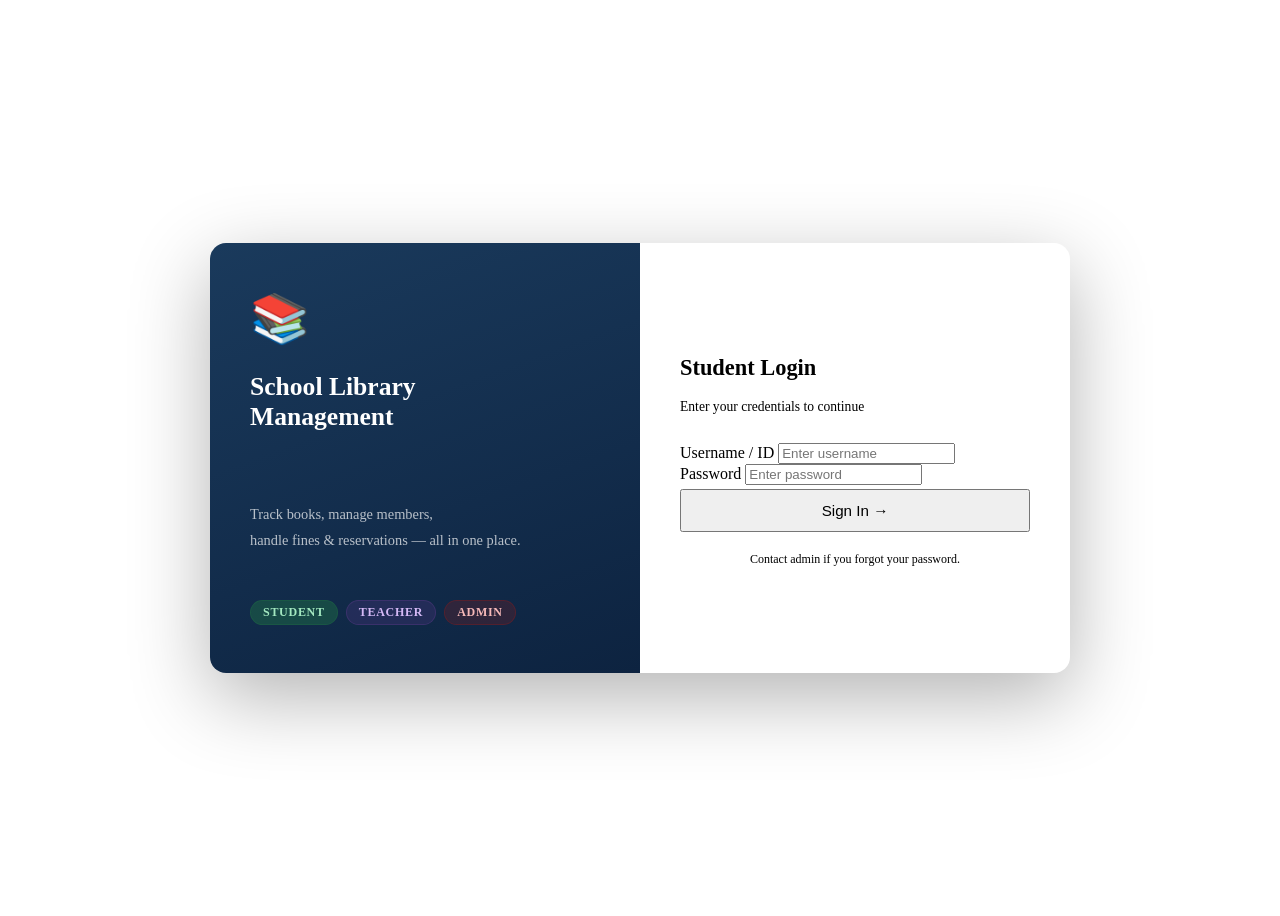
==== index.html @ 789720bc "Add files via upload" ====
<!DOCTYPE html>
<html lang="en">
<head>
<meta charset="UTF-8">
<meta name="viewport" content="width=device-width, initial-scale=1.0">
<title>School Library — Login</title>
<link rel="stylesheet" href="css/style.css">
<style>
  body { display: flex; align-items: center; justify-content: center; min-height: 100vh; background: var(--clr-primary); }
  .login-wrap {
    display: grid;
    grid-template-columns: 1fr 1fr;
    width: 860px;
    max-width: 96vw;
    border-radius: 16px;
    overflow: hidden;
    box-shadow: 0 24px 80px rgba(0,0,0,0.3);
  }
  .login-left {
    background: linear-gradient(160deg, #1a3a5c 0%, #0d2340 100%);
    padding: 48px 40px;
    display: flex;
    flex-direction: column;
    justify-content: center;
    color: #fff;
  }
  .login-left .logo { font-family: var(--font-display); font-size: 3rem; margin-bottom: 8px; }
  .login-left h1 { font-size: 1.6rem; margin-bottom: 12px; }
  .login-left p { font-size: 0.9rem; opacity: 0.7; line-height: 1.8; }
  .decorative-line { width: 48px; height: 3px; background: var(--clr-accent); border-radius: 2px; margin: 20px 0; }
  .role-pills { display: flex; gap: 8px; margin-top: 32px; flex-wrap: wrap; }
  .role-pill {
    padding: 4px 12px;
    border-radius: 20px;
    font-size: 0.75rem;
    font-weight: 600;
    text-transform: uppercase;
    letter-spacing: 0.06em;
    cursor: pointer;
    transition: all 0.2s;
    border: 1.5px solid transparent;
  }
  .role-pill[data-r="student"] { background: rgba(30,107,69,0.25); color: #a3e8c0; border-color: rgba(30,107,69,0.4); }
  .role-pill[data-r="teacher"] { background: rgba(92,58,138,0.25); color: #d4b8f5; border-color: rgba(92,58,138,0.4); }
  .role-pill[data-r="admin"]   { background: rgba(138,28,28,0.25); color: #f5b8b8; border-color: rgba(138,28,28,0.4); }
  .role-pill.selected[data-r="student"] { background: rgba(30,107,69,0.5); }
  .role-pill.selected[data-r="teacher"] { background: rgba(92,58,138,0.5); }
  .role-pill.selected[data-r="admin"]   { background: rgba(138,28,28,0.5); }
  .login-right { background: var(--clr-surface); padding: 48px 40px; display: flex; flex-direction: column; justify-content: center; }
  .login-right h2 { font-size: 1.4rem; color: var(--clr-primary); margin-bottom: 4px; }
  .login-right .sub { font-size: 0.85rem; color: var(--clr-muted); margin-bottom: 28px; }
  .error-msg { background: #fee2e2; color: #991b1b; border: 1px solid #fca5a5; border-radius: 6px; padding: 10px 14px; font-size: 0.85rem; margin-bottom: 16px; display: none; }
  .btn-login { width: 100%; justify-content: center; padding: 11px; font-size: 0.95rem; margin-top: 4px; }
  .footer-note { font-size: 0.75rem; color: var(--clr-muted); text-align: center; margin-top: 20px; }
  @media (max-width: 640px) {
    .login-wrap { grid-template-columns: 1fr; }
    .login-left { padding: 32px 24px; }
    .login-right { padding: 32px 24px; }
  }
</style>
</head>
<body>
<div class="login-wrap">
  <div class="login-left">
    <div class="logo">📚</div>
    <h1>School Library<br>Management</h1>
    <div class="decorative-line"></div>
    <p>Track books, manage members,<br>handle fines & reservations — all in one place.</p>
    <div class="role-pills">
      <div class="role-pill selected" data-r="student" onclick="selectRole('student')">Student</div>
      <div class="role-pill" data-r="teacher" onclick="selectRole('teacher')">Teacher</div>
      <div class="role-pill" data-r="admin" onclick="selectRole('admin')">Admin</div>
    </div>
  </div>

  <div class="login-right">
    <h2 id="login-heading">Student Login</h2>
    <p class="sub">Enter your credentials to continue</p>

    <div class="error-msg" id="err-msg"></div>

    <div class="form-group">
      <label class="form-label">Username / ID</label>
      <input type="text" class="form-control" id="username" placeholder="Enter username" autocomplete="username">
    </div>
    <div class="form-group">
      <label class="form-label">Password</label>
      <input type="password" class="form-control" id="password" placeholder="Enter password" autocomplete="current-password">
    </div>

    <button class="btn btn-primary btn-login" id="login-btn" onclick="doLogin()">Sign In →</button>
    <p class="footer-note">Contact admin if you forgot your password.</p>
  </div>
</div>

<script src="js/app.js"></script>
<script>
  let currentRole = 'student';

  // Redirect if already logged in
  const existing = auth.load();
  if (existing) {
    window.location.href = existing.role + '-panel.html';
  }

  function selectRole(role) {
    currentRole = role;
    document.querySelectorAll('.role-pill').forEach(p => p.classList.remove('selected'));
    document.querySelector(`.role-pill[data-r="${role}"]`).classList.add('selected');
    const labels = { student: 'Student Login', teacher: 'Teacher Login', admin: 'Admin Login' };
    document.getElementById('login-heading').textContent = labels[role];
  }

  document.getElementById('password').addEventListener('keydown', e => {
    if (e.key === 'Enter') doLogin();
  });

  async function doLogin() {
    const username = document.getElementById('username').value.trim();
    const password = document.getElementById('password').value;
    const errEl = document.getElementById('err-msg');
    const btn   = document.getElementById('login-btn');
    errEl.style.display = 'none';

    if (!username || !password) {
      errEl.textContent = 'Please enter username and password.';
      errEl.style.display = 'block';
      return;
    }

    setLoading(btn, true);
    try {
      const res = await api.login({ username, password, role: currentRole });
      auth.save(res.user, res.role);
      showToast('Login successful!', 'success');
      setTimeout(() => { window.location.href = res.role + '-panel.html'; }, 300);
    } catch (err) {
      errEl.textContent = err.message || 'Login failed.';
      errEl.style.display = 'block';
    } finally {
      setLoading(btn, false);
    }
  }
</script>
</body>
</html>
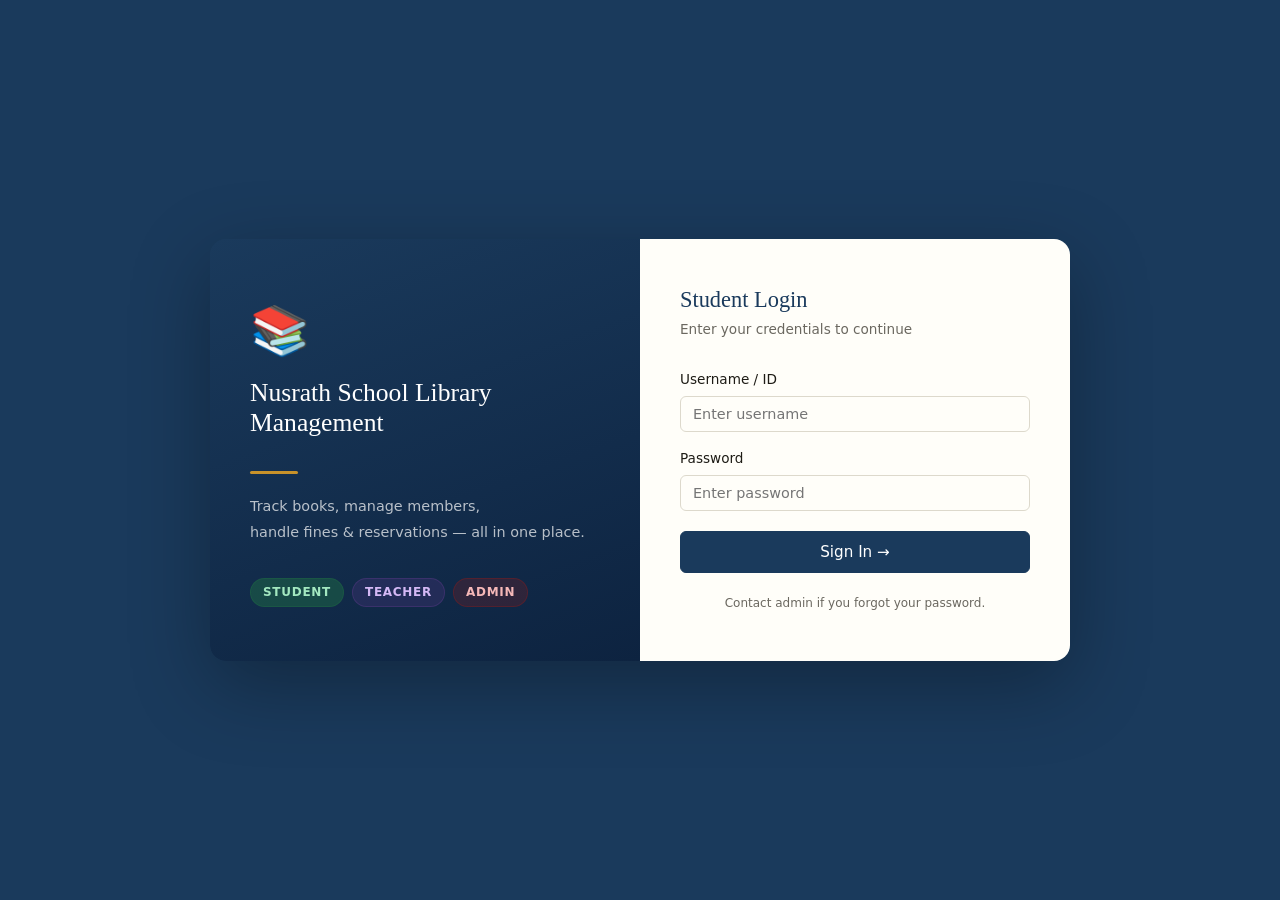
==== commit 55f87d8f: "Update index.html" ====
--- a/index.html
+++ b/index.html
@@ -3,7 +3,7 @@
 <head>
 <meta charset="UTF-8">
 <meta name="viewport" content="width=device-width, initial-scale=1.0">
-<title>School Library — Login</title>
+<title>Nusrath School Library — Login</title>
 <link rel="stylesheet" href="css/style.css">
 <style>
   body { display: flex; align-items: center; justify-content: center; min-height: 100vh; background: var(--clr-primary); }
@@ -63,7 +63,7 @@
 <div class="login-wrap">
   <div class="login-left">
     <div class="logo">📚</div>
-    <h1>School Library<br>Management</h1>
+    <h1>Nusrath School Library<br>Management</h1>
     <div class="decorative-line"></div>
     <p>Track books, manage members,<br>handle fines & reservations — all in one place.</p>
     <div class="role-pills">
--- a/css/style.css
+++ b/css/style.css
@@ -0,0 +1,366 @@
+/* ── Google Fonts ── */
+@import url('https://fonts.googleapis.com/css2?family=Playfair+Display:wght@500;700&family=DM+Sans:wght@300;400;500;600&display=swap');
+
+/* ── Variables ── */
+:root {
+  --clr-primary:     #1a3a5c;
+  --clr-primary-lt:  #2a5298;
+  --clr-accent:      #c8922a;
+  --clr-accent-lt:   #f0b544;
+  --clr-student:     #1e6b45;
+  --clr-teacher:     #5c3a8a;
+  --clr-admin:       #8a1c1c;
+  --clr-bg:          #f4f1eb;
+  --clr-surface:     #fffef9;
+  --clr-border:      #ddd9cc;
+  --clr-text:        #1e1c16;
+  --clr-muted:       #6b6860;
+  --clr-danger:      #b91c1c;
+  --clr-success:     #166534;
+  --clr-warning:     #92400e;
+  --radius:          10px;
+  --shadow:          0 2px 12px rgba(0,0,0,0.08);
+  --shadow-lg:       0 8px 32px rgba(0,0,0,0.12);
+  --font-display:    'Playfair Display', Georgia, serif;
+  --font-body:       'DM Sans', system-ui, sans-serif;
+  --transition:      all 0.2s ease;
+}
+
+/* ── Reset ── */
+*, *::before, *::after { box-sizing: border-box; margin: 0; padding: 0; }
+html { font-size: 16px; }
+body {
+  font-family: var(--font-body);
+  background: var(--clr-bg);
+  color: var(--clr-text);
+  min-height: 100vh;
+  line-height: 1.6;
+}
+
+/* ── Typography ── */
+h1,h2,h3 { font-family: var(--font-display); font-weight: 500; line-height: 1.2; }
+h1 { font-size: 2.2rem; }
+h2 { font-size: 1.6rem; }
+h3 { font-size: 1.2rem; }
+p  { line-height: 1.7; }
+
+/* ── Layout ── */
+.container { max-width: 1200px; margin: 0 auto; padding: 0 24px; }
+
+/* ── Header / Navbar ── */
+.navbar {
+  background: var(--clr-primary);
+  color: #fff;
+  padding: 0 24px;
+  display: flex;
+  align-items: center;
+  justify-content: space-between;
+  height: 60px;
+  position: sticky;
+  top: 0;
+  z-index: 100;
+  box-shadow: var(--shadow);
+}
+.navbar-brand {
+  font-family: var(--font-display);
+  font-size: 1.3rem;
+  color: #fff;
+  text-decoration: none;
+  display: flex;
+  align-items: center;
+  gap: 10px;
+}
+.navbar-brand .brand-icon { font-size: 1.4rem; }
+.navbar-actions { display: flex; align-items: center; gap: 12px; }
+.navbar-user { font-size: 0.85rem; opacity: 0.85; }
+.badge-role {
+  font-size: 0.7rem;
+  padding: 2px 8px;
+  border-radius: 20px;
+  font-weight: 600;
+  letter-spacing: 0.05em;
+  text-transform: uppercase;
+}
+.badge-student { background: rgba(30,107,69,0.3); color: #a3e8c0; }
+.badge-teacher { background: rgba(92,58,138,0.3); color: #d4b8f5; }
+.badge-admin   { background: rgba(138,28,28,0.3); color: #f5b8b8; }
+
+/* ── Sidebar ── */
+.layout { display: flex; min-height: calc(100vh - 60px); }
+.sidebar {
+  width: 230px;
+  background: var(--clr-surface);
+  border-right: 1px solid var(--clr-border);
+  padding: 24px 0;
+  flex-shrink: 0;
+}
+.sidebar-menu { list-style: none; }
+.sidebar-menu li a {
+  display: flex;
+  align-items: center;
+  gap: 10px;
+  padding: 10px 20px;
+  color: var(--clr-muted);
+  text-decoration: none;
+  font-size: 0.9rem;
+  transition: var(--transition);
+  border-left: 3px solid transparent;
+}
+.sidebar-menu li a:hover,
+.sidebar-menu li a.active {
+  color: var(--clr-primary);
+  background: rgba(26,58,92,0.06);
+  border-left-color: var(--clr-primary);
+}
+.sidebar-menu li a .icon { width: 18px; text-align: center; }
+.sidebar-section {
+  font-size: 0.7rem;
+  text-transform: uppercase;
+  letter-spacing: 0.08em;
+  color: var(--clr-muted);
+  padding: 16px 20px 4px;
+  font-weight: 600;
+}
+
+/* ── Main Content ── */
+.main-content {
+  flex: 1;
+  padding: 28px 32px;
+  overflow-y: auto;
+}
+.page-header {
+  margin-bottom: 24px;
+  display: flex;
+  align-items: flex-start;
+  justify-content: space-between;
+  gap: 12px;
+  flex-wrap: wrap;
+}
+.page-title { font-size: 1.8rem; color: var(--clr-primary); }
+.page-subtitle { font-size: 0.9rem; color: var(--clr-muted); margin-top: 2px; }
+
+/* ── Stat Cards ── */
+.stats-grid { display: grid; grid-template-columns: repeat(auto-fit, minmax(170px, 1fr)); gap: 16px; margin-bottom: 28px; }
+.stat-card {
+  background: var(--clr-surface);
+  border: 1px solid var(--clr-border);
+  border-radius: var(--radius);
+  padding: 20px;
+  position: relative;
+  overflow: hidden;
+}
+.stat-card::before {
+  content: '';
+  position: absolute;
+  top: 0; left: 0; right: 0;
+  height: 3px;
+  background: var(--clr-accent);
+}
+.stat-card.blue::before  { background: var(--clr-primary); }
+.stat-card.green::before { background: var(--clr-student); }
+.stat-card.purple::before{ background: var(--clr-teacher); }
+.stat-card.red::before   { background: var(--clr-danger); }
+.stat-label { font-size: 0.78rem; color: var(--clr-muted); text-transform: uppercase; letter-spacing: 0.05em; margin-bottom: 6px; }
+.stat-value { font-size: 2rem; font-weight: 600; color: var(--clr-text); line-height: 1; }
+.stat-sub   { font-size: 0.78rem; color: var(--clr-muted); margin-top: 4px; }
+
+/* ── Cards ── */
+.card {
+  background: var(--clr-surface);
+  border: 1px solid var(--clr-border);
+  border-radius: var(--radius);
+  box-shadow: var(--shadow);
+  margin-bottom: 24px;
+}
+.card-header {
+  padding: 16px 20px;
+  border-bottom: 1px solid var(--clr-border);
+  display: flex;
+  align-items: center;
+  justify-content: space-between;
+  gap: 12px;
+  flex-wrap: wrap;
+}
+.card-title { font-size: 1rem; font-weight: 600; color: var(--clr-text); }
+.card-body  { padding: 20px; }
+
+/* ── Buttons ── */
+.btn {
+  display: inline-flex;
+  align-items: center;
+  gap: 6px;
+  padding: 8px 16px;
+  border-radius: 6px;
+  font-family: var(--font-body);
+  font-size: 0.88rem;
+  font-weight: 500;
+  cursor: pointer;
+  border: 1px solid transparent;
+  transition: var(--transition);
+  text-decoration: none;
+  white-space: nowrap;
+}
+.btn-primary   { background: var(--clr-primary);  color: #fff; border-color: var(--clr-primary); }
+.btn-primary:hover { background: var(--clr-primary-lt); }
+.btn-accent    { background: var(--clr-accent);   color: #fff; border-color: var(--clr-accent); }
+.btn-accent:hover  { background: var(--clr-accent-lt); color: var(--clr-text); }
+.btn-outline   { background: transparent; color: var(--clr-primary); border-color: var(--clr-primary); }
+.btn-outline:hover { background: var(--clr-primary); color: #fff; }
+.btn-danger    { background: var(--clr-danger);   color: #fff; border-color: var(--clr-danger); }
+.btn-sm        { padding: 4px 10px; font-size: 0.8rem; }
+.btn:disabled  { opacity: 0.5; cursor: not-allowed; }
+
+/* ── Forms ── */
+.form-group { margin-bottom: 16px; }
+.form-label { display: block; font-size: 0.85rem; font-weight: 500; margin-bottom: 5px; color: var(--clr-text); }
+.form-control {
+  width: 100%;
+  padding: 9px 12px;
+  border: 1px solid var(--clr-border);
+  border-radius: 6px;
+  font-family: var(--font-body);
+  font-size: 0.9rem;
+  background: var(--clr-surface);
+  color: var(--clr-text);
+  transition: var(--transition);
+}
+.form-control:focus { outline: none; border-color: var(--clr-primary); box-shadow: 0 0 0 3px rgba(26,58,92,0.1); }
+.form-row { display: grid; grid-template-columns: 1fr 1fr; gap: 16px; }
+.form-hint { font-size: 0.78rem; color: var(--clr-muted); margin-top: 4px; }
+
+/* ── Table ── */
+.table-wrapper { overflow-x: auto; }
+table { width: 100%; border-collapse: collapse; font-size: 0.88rem; }
+thead tr { background: #f0ece0; }
+th { padding: 10px 12px; text-align: left; font-weight: 600; color: var(--clr-muted); font-size: 0.78rem; text-transform: uppercase; letter-spacing: 0.04em; border-bottom: 2px solid var(--clr-border); }
+td { padding: 11px 12px; border-bottom: 1px solid var(--clr-border); vertical-align: middle; }
+tr:last-child td { border-bottom: none; }
+tbody tr:hover { background: rgba(26,58,92,0.03); }
+
+/* ── Badges ── */
+.badge {
+  display: inline-block;
+  padding: 2px 8px;
+  border-radius: 20px;
+  font-size: 0.72rem;
+  font-weight: 600;
+  text-transform: uppercase;
+  letter-spacing: 0.04em;
+}
+.badge-issued    { background: #dbeafe; color: #1e40af; }
+.badge-returned  { background: #dcfce7; color: #166534; }
+.badge-overdue   { background: #fee2e2; color: #991b1b; }
+.badge-waiting   { background: #fef3c7; color: #92400e; }
+.badge-fulfilled { background: #dcfce7; color: #166534; }
+.badge-cancelled { background: #f3f4f6; color: #6b7280; }
+.badge-unpaid    { background: #fee2e2; color: #991b1b; }
+.badge-paid      { background: #dcfce7; color: #166534; }
+.badge-available { background: #dcfce7; color: #166534; }
+.badge-unavailable { background: #fee2e2; color: #991b1b; }
+
+/* ── Search Bar ── */
+.search-bar {
+  display: flex;
+  gap: 8px;
+  align-items: center;
+  flex-wrap: wrap;
+}
+.search-input-wrap { position: relative; flex: 1; min-width: 200px; }
+.search-input-wrap .icon { position: absolute; left: 10px; top: 50%; transform: translateY(-50%); opacity: 0.4; pointer-events: none; }
+.search-input { padding-left: 32px !important; }
+
+/* ── Modal ── */
+.modal-overlay {
+  display: none;
+  position: fixed;
+  inset: 0;
+  background: rgba(0,0,0,0.45);
+  z-index: 1000;
+  align-items: center;
+  justify-content: center;
+}
+.modal-overlay.active { display: flex; }
+.modal {
+  background: var(--clr-surface);
+  border-radius: var(--radius);
+  box-shadow: var(--shadow-lg);
+  width: 100%;
+  max-width: 520px;
+  max-height: 90vh;
+  overflow-y: auto;
+}
+.modal-header {
+  padding: 16px 20px;
+  border-bottom: 1px solid var(--clr-border);
+  display: flex;
+  align-items: center;
+  justify-content: space-between;
+}
+.modal-title { font-size: 1.1rem; font-weight: 600; }
+.modal-close { background: none; border: none; font-size: 1.4rem; cursor: pointer; color: var(--clr-muted); line-height: 1; }
+.modal-body { padding: 20px; }
+.modal-footer { padding: 16px 20px; border-top: 1px solid var(--clr-border); display: flex; justify-content: flex-end; gap: 8px; }
+
+/* ── Tabs ── */
+.tabs { display: flex; gap: 0; border-bottom: 2px solid var(--clr-border); margin-bottom: 20px; }
+.tab-btn {
+  padding: 10px 18px;
+  background: none;
+  border: none;
+  border-bottom: 2px solid transparent;
+  cursor: pointer;
+  font-family: var(--font-body);
+  font-size: 0.88rem;
+  color: var(--clr-muted);
+  margin-bottom: -2px;
+  transition: var(--transition);
+}
+.tab-btn.active { color: var(--clr-primary); border-bottom-color: var(--clr-primary); font-weight: 600; }
+.tab-panel { display: none; }
+.tab-panel.active { display: block; }
+
+/* ── Toast ── */
+.toast-container { position: fixed; top: 72px; right: 20px; z-index: 2000; display: flex; flex-direction: column; gap: 8px; }
+.toast {
+  padding: 12px 18px;
+  border-radius: 8px;
+  font-size: 0.88rem;
+  font-weight: 500;
+  box-shadow: var(--shadow-lg);
+  animation: slideIn 0.25s ease;
+  max-width: 320px;
+}
+.toast-success { background: #166534; color: #fff; }
+.toast-error   { background: #991b1b; color: #fff; }
+.toast-info    { background: var(--clr-primary); color: #fff; }
+@keyframes slideIn { from { opacity:0; transform: translateX(20px); } to { opacity:1; transform: none; } }
+
+/* ── Empty State ── */
+.empty-state { text-align: center; padding: 48px 20px; color: var(--clr-muted); }
+.empty-state .empty-icon { font-size: 3rem; margin-bottom: 12px; opacity: 0.4; }
+.empty-state p { font-size: 0.9rem; }
+
+/* ── Alert ── */
+.alert { padding: 12px 16px; border-radius: 8px; font-size: 0.88rem; margin-bottom: 16px; }
+.alert-warning { background: #fef3c7; color: #92400e; border: 1px solid #fde68a; }
+.alert-danger  { background: #fee2e2; color: #991b1b; border: 1px solid #fca5a5; }
+.alert-success { background: #dcfce7; color: #166534; border: 1px solid #86efac; }
+.alert-info    { background: #dbeafe; color: #1e40af; border: 1px solid #93c5fd; }
+
+/* ── Responsive ── */
+@media (max-width: 768px) {
+  .sidebar { display: none; }
+  .main-content { padding: 16px; }
+  .form-row { grid-template-columns: 1fr; }
+  .stats-grid { grid-template-columns: repeat(2, 1fr); }
+  h1 { font-size: 1.6rem; }
+}
+
+/* ── Spinner ── */
+.spinner { display: inline-block; width: 16px; height: 16px; border: 2px solid rgba(255,255,255,0.3); border-top-color: #fff; border-radius: 50%; animation: spin 0.7s linear infinite; }
+@keyframes spin { to { transform: rotate(360deg); } }
+
+/* ── Scrollbar ── */
+::-webkit-scrollbar { width: 6px; height: 6px; }
+::-webkit-scrollbar-track { background: transparent; }
+::-webkit-scrollbar-thumb { background: var(--clr-border); border-radius: 3px; }
